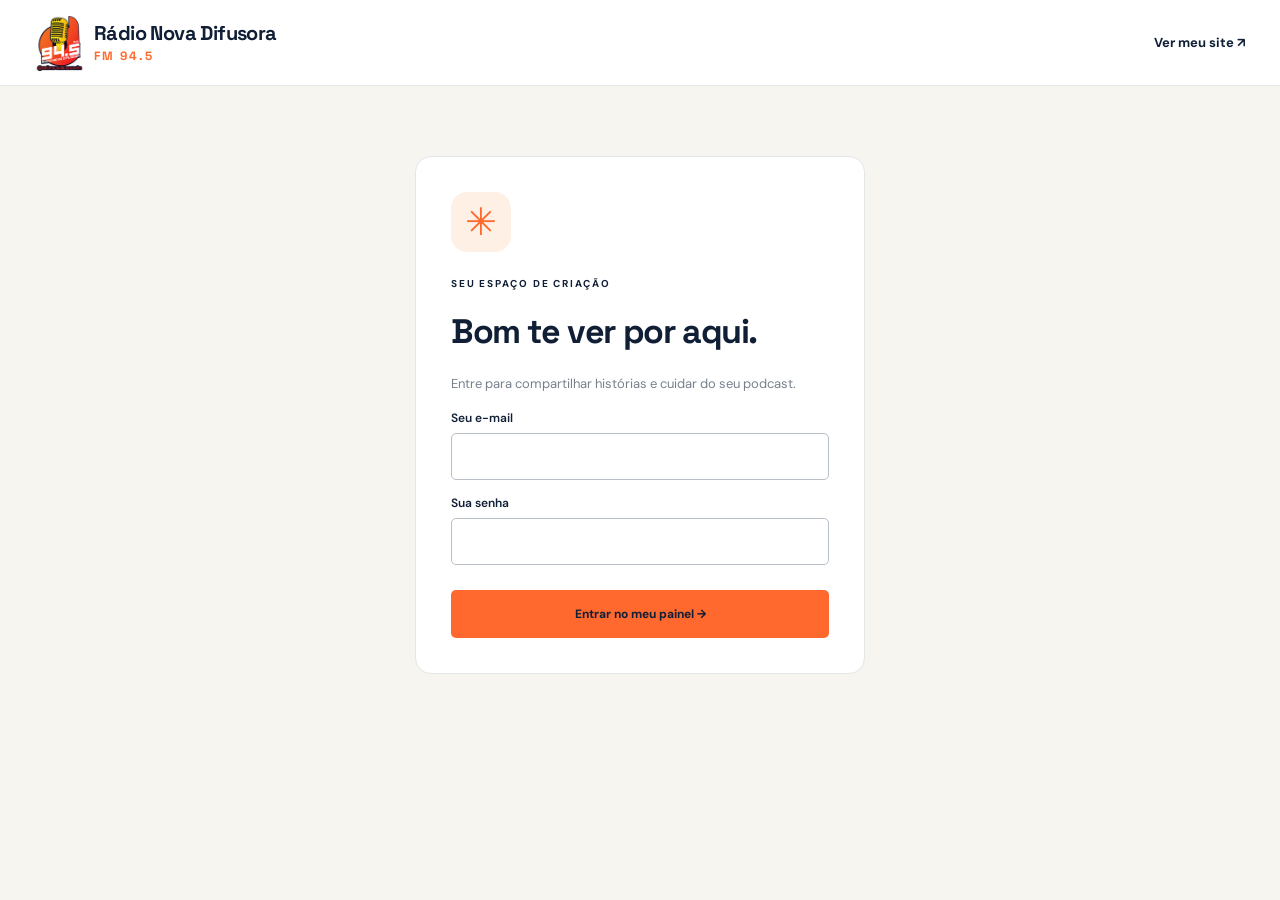
==== admin.html @ 82a3990e "Publicar site Rádio Nova Difusora FM 94.5" ====
<!doctype html><html lang="pt-BR"><head><meta charset="utf-8"><meta name="viewport" content="width=device-width,initial-scale=1"><meta name="robots" content="noindex,nofollow"><title>Seu podcast — Rádio Nova Difusora FM 94.5</title><link href="https://fonts.googleapis.com/css2?family=DM+Sans:wght@400;500;600;700&family=Space+Grotesk:wght@500;600;700&display=swap" rel="stylesheet"><link rel="stylesheet" href="style.css"><link rel="stylesheet" href="admin.css"></head><body><header class="app-header"><a class="brand" href="index.html"><img class="radio-logo" src="logo-radio.png" alt="Logotipo Rádio Nova Difusora FM 94.5"><span class="radio-name">Rádio Nova Difusora<span>FM 94.5</span></span></a><div><a href="index.html" class="site-link">Ver meu site ↗</a><button id="logout" class="quiet" hidden>Sair</button></div></header><main class="workspace"><section id="login" class="login-card"><span class="login-icon">✳</span><div class="eyebrow">Seu espaço de criação</div><h1>Bom te ver por aqui.</h1><p>Entre para compartilhar histórias e cuidar do seu podcast.</p><form id="loginForm"><label for="email">Seu e-mail</label><input id="email" type="email" required autocomplete="username"><label for="password">Sua senha</label><input id="password" type="password" required autocomplete="current-password"><button type="submit" class="btn">Entrar no meu painel →</button></form><p id="loginStatus" class="status" role="status"></p></section><section id="dashboard" hidden><div class="welcome"><div><div class="eyebrow">Nos bastidores</div><h1>Vamos colocar uma ideia no ar?</h1><p>Escolha o que você quer compartilhar. A gente te guia pelo caminho.</p></div><span class="welcome-art" aria-hidden="true">✳</span></div><div class="quick-actions"><button class="quick-card" data-new="posts"><span class="quick-icon orange">✎</span><span><strong>Escrever uma matéria</strong><small>Uma ideia, uma história, um novo olhar.</small></span><span>↗</span></button><button class="quick-card" data-new="episodes"><span class="quick-icon yellow">▶</span><span><strong>Adicionar um vídeo</strong><small>Cole o link do YouTube e dê o play.</small></span><span>↗</span></button></div><section class="library"><div class="library-title"><div><h2>Seu conteúdo</h2><p>Veja o que está no ar e organize tudo por aqui.</p></div><button id="refresh" class="quiet">↻ Atualizar</button></div><div class="tab-bar" role="tablist" aria-label="Conteúdos"><button class="nav-tab active" data-tab="posts" role="tab" aria-selected="true">▤ Matérias</button><button class="nav-tab" data-tab="episodes" role="tab" aria-selected="false">▶ Vídeos</button><button class="nav-tab" data-tab="requests" role="tab" aria-selected="false">✉ Pedidos de aluguel</button><button class="nav-tab" data-tab="trash" role="tab" aria-selected="false">♲ Lixeira</button></div><div class="library-tools"><h3 id="listHeading">Matérias no ar</h3><label class="search-label"><span class="sr-only">Buscar nesta seção</span><input id="search" type="search" placeholder="Buscar pelo título…"></label></div><p id="status" role="status" class="status"></p><div id="list" class="content-grid"></div></section></section></main><dialog id="editorDialog" class="editor-dialog"><div class="dialog-top"><span class="eyebrow" id="editorEyebrow">Nova matéria</span><button class="icon-button" id="closeEditor" aria-label="Fechar editor">×</button></div><h2 id="editorHeading">Uma história começa aqui.</h2><p id="editorHint" class="subtle">Escreva no seu ritmo. Antes de publicar, confira como vai ficar.</p><form id="editorForm"><div class="editor-grid"><div><label for="title">Qual é o título?</label><input id="title" maxlength="150" required placeholder="Um título que dá vontade de ler"><label for="category">Sobre o que vamos falar?</label><select id="category"><option>Criatividade</option><option>Cultura</option><option>Conexões</option><option>Bastidores</option></select><div id="bodyField"><label for="body">Conte sua história</label><textarea id="body" maxlength="30000" required placeholder="Comece a escrever aqui…"></textarea><div class="writing-count" id="wordCount">0 palavras</div></div><div id="videoField" hidden><label for="video">Cole o link do YouTube</label><input id="video" type="url" placeholder="https://www.youtube.com/watch?v=…"><p class="note">Pode ser um vídeo, Short ou live. Ele precisa permitir reprodução em outros sites.</p></div></div><aside class="preview-side"><div id="coverField"><label for="cover">Imagem de capa <span class="optional">opcional</span></label><label class="upload-box" for="cover"><span>＋</span><strong>Escolher uma imagem</strong><small>Do seu computador · JPG, PNG ou WebP<br>Até 5 MB</small></label><input class="sr-only" id="cover" type="file" accept="image/jpeg,image/png,image/webp"><div class="file-info" id="fileInfo" hidden><span id="fileName"></span><button type="button" class="quiet" id="removeCover">Remover imagem</button></div><p id="coverStatus" class="status" role="status"></p></div><div class="preview-label">É assim que vai aparecer</div><article class="preview-card"><div id="previewImage" class="preview-image"><span>✳</span></div><div class="preview-copy"><span class="tag" id="previewCategory">Criatividade</span><h3 id="previewTitle">O título da sua próxima história</h3><p id="previewText">Um pedacinho do seu texto vai aparecer aqui.</p></div></article></aside></div><div class="publish-bar"><span id="publishHint">Ao publicar, a matéria ficará visível no seu site.</span><div><button type="button" id="cancelEditor" class="quiet">Cancelar</button><button type="submit" class="btn" id="publishButton">Publicar matéria ↗</button></div></div><p id="formStatus" class="status" role="status"></p></form></dialog><dialog id="confirmDialog" class="confirm-dialog"><span class="confirm-icon">♲</span><h2 id="confirmTitle">Tirar esta publicação do ar?</h2><p id="confirmText"></p><div class="confirm-actions"><button class="quiet" id="cancelAction">Cancelar</button><button class="btn" id="confirmAction">Mover para a lixeira</button></div><p id="actionStatus" role="status" class="status"></p></dialog><script src="config.js"></script><script src="store.js"></script><script src="admin.js"></script></body></html>
---- style.css ----
:root{--navy:#101f35;--orange:#ff692e;--yellow:#ffcb47;--cream:#f7f5ef;--gray:#69737e}*{box-sizing:border-box}html{scroll-behavior:smooth;scroll-padding-top:30px}body{margin:0;background:var(--cream);color:var(--navy);font-family:'DM Sans',sans-serif}h1,h2,h3,.brand{font-family:'Space Grotesk',sans-serif}a{color:inherit;text-decoration:none}button{font:inherit;cursor:pointer;color:inherit}button:focus-visible,a:focus-visible{outline:3px solid var(--orange);outline-offset:4px}.wrap{max-width:1250px;margin:auto;padding:0 40px}header{height:92px;border-bottom:1px solid #10203420;display:flex;align-items:center;justify-content:space-between}.brand{font-weight:700;font-size:29px;letter-spacing:-1.5px;display:flex;gap:8px;align-items:center}.mark{font-size:36px;letter-spacing:-4px;color:var(--orange)}nav{display:flex;align-items:center;gap:28px;font-size:12px;font-weight:600}.btn{display:inline-flex;align-items:center;justify-content:center;gap:22px;background:var(--orange);padding:15px 22px;border:1px solid transparent;border-radius:5px;font-size:12px;font-weight:700}.dark{background:var(--navy);color:white}.outline{background:transparent;border-color:#10203440}.hero{padding:63px 0;display:grid;grid-template-columns:1fr 1fr;gap:35px;align-items:center}.eyebrow{font-size:10px;letter-spacing:1.8px;text-transform:uppercase;font-weight:700}.dot{display:inline-block;width:7px;height:7px;border-radius:50%;background:var(--orange);margin-right:7px}h1{font-size:clamp(45px,4.9vw,68px);letter-spacing:-3.7px;line-height:1.04;margin:23px 0}h1 span{color:var(--orange)}.lead{font-size:14px;line-height:1.8;color:var(--gray);max-width:390px}.actions{display:flex;gap:10px;margin-top:25px}.tiny{font-size:10px;color:var(--gray);margin-top:23px}.hero-art{height:423px;position:relative;overflow:hidden;border-radius:10px;background:var(--navy)}.hero-art img{width:100%;height:100%;object-fit:cover;filter:brightness(.65)}.shade{position:absolute;inset:0;background:linear-gradient(0deg,#101f35f0,transparent 80%)}.art-tag{position:absolute;top:22px;left:22px;border:1px solid #ffffff65;border-radius:30px;padding:8px 12px;color:white;font-size:9px;letter-spacing:1px}.sticker{position:absolute;right:18px;top:25px;background:var(--yellow);padding:10px;font-size:9px;font-weight:700;border-radius:4px;transform:rotate(6deg)}.art-bottom{position:absolute;bottom:27px;left:28px;right:28px;color:white;display:flex;align-items:center;justify-content:space-between}.art-bottom h3{font-size:25px;margin:8px 0}.art-bottom p{font-size:10px;color:#b8c0ca}.wave{font-size:26px;color:var(--orange);letter-spacing:-3px}.play{width:55px;height:55px;border-radius:50%;background:var(--yellow);display:grid;place-items:center;font-size:19px}.ticker{background:var(--navy);color:white;padding:19px 0;overflow:hidden}.ticker .wrap{display:flex;justify-content:space-between;align-items:center;gap:25px;white-space:nowrap;font-family:'Space Grotesk';font-size:14px}.star{color:var(--yellow);font-size:25px}.section{padding:62px 0}.section-head{display:flex;justify-content:space-between;align-items:end;gap:20px;margin-bottom:27px}h2{font-size:35px;letter-spacing:-1.4px;line-height:1.15;margin:10px 0 0}.text-link{border:0;background:none;border-bottom:1px solid #101f3540;padding:7px 0;font-weight:700;font-size:12px}.filters{display:flex;gap:8px;margin:0 0 25px;flex-wrap:wrap}.chip{border:1px solid #10203425;background:none;padding:8px 16px;border-radius:30px;font-size:11px}.chip.active{background:var(--navy);color:white}.grid{display:grid;grid-template-columns:repeat(3,1fr);gap:24px}.card{background:none;border:0;text-align:left;width:100%;padding:0}.thumb{aspect-ratio:1.7;border-radius:7px;position:relative;overflow:hidden;background:var(--navy)}.thumb img{width:100%;height:100%;object-fit:cover;transition:transform .3s}.card:hover img{transform:scale(1.04)}.mini-play{position:absolute;bottom:12px;right:12px;background:var(--yellow);border-radius:50%;width:33px;height:33px;display:grid;place-items:center;font-size:11px}.tag{color:var(--orange);font-size:9px;letter-spacing:1px;text-transform:uppercase;font-weight:700;margin-top:17px}.card h3{font-size:20px;letter-spacing:-.5px;line-height:1.3;margin:8px 0}.meta{font-size:10px;color:var(--gray)}.card p{font-size:12px;line-height:1.7;color:var(--gray)}.studio{background:var(--navy);color:white;display:grid;grid-template-columns:1fr 1fr;border-radius:10px;overflow:hidden}.studio-image{position:relative;min-height:420px}.studio-image img{position:absolute;inset:0;width:100%;height:100%;object-fit:cover}.studio-copy{padding:45px}.studio .eyebrow{color:var(--yellow)}.studio h2{font-size:40px;margin:19px 0}.studio p{font-size:13px;line-height:1.8;color:#aab5c2}.features{display:grid;grid-template-columns:1fr 1fr;gap:18px;margin:25px 0 30px;font-size:11px}.features span::first-letter{color:var(--yellow)}.demo{position:absolute;top:12px;left:12px;background:#101f35bb;color:white;padding:5px 8px;font-size:8px;letter-spacing:.6px;border-radius:3px}.note{font-size:10px;color:var(--gray)}.contact{margin:0 0 60px;padding:34px 40px;display:flex;align-items:center;justify-content:space-between;gap:20px;background:var(--yellow);border-radius:8px}.contact h2{font-size:28px;margin:0}.contact p{font-size:12px;margin-bottom:0}footer{padding:32px 0 22px;border-top:1px solid #10203420}.foot-top{display:flex;align-items:center;justify-content:space-between;gap:20px}.foot-bottom{border-top:1px solid #10203415;margin-top:30px;padding-top:20px;display:flex;justify-content:space-between;gap:20px;font-size:10px;color:var(--gray)}.empty{padding:30px;background:#eae8e0;border-radius:7px;font-size:13px;grid-column:1/-1}dialog{border:0;border-radius:12px;background:var(--cream);color:var(--navy);padding:30px;max-width:740px;width:calc(100% - 30px);max-height:90vh}dialog::backdrop{background:#08172ac9;backdrop-filter:blur(5px)}.close{float:right;border:0;background:none;font-size:25px}.dialog-title{font-size:29px;margin:8px 0 20px}label{display:block;font-size:12px;font-weight:600;margin:15px 0 7px}input,textarea,select{width:100%;font:inherit;background:white;color:var(--navy);border:1px solid #b9c0c7;padding:12px;border-radius:5px}textarea{min-height:140px;resize:vertical}.row{display:grid;grid-template-columns:1fr 1fr;gap:14px}form .btn{margin-top:20px}.status{font-size:13px;line-height:1.7;margin-top:15px}.article-body{font-size:15px;line-height:1.9;white-space:pre-wrap}.player{width:100%;aspect-ratio:16/9;border:0}.tabs{display:flex;gap:6px;flex-wrap:wrap;margin-bottom:22px}.request{padding:15px 0;border-bottom:1px solid #ccc;font-size:13px;line-height:1.8}button:disabled{opacity:.6;cursor:wait}
@media(max-width:850px){nav{gap:16px}nav a:nth-child(3){display:none}h1{font-size:49px}.hero-art{height:390px}.studio-copy{padding:28px}.studio h2{font-size:32px}.features{grid-template-columns:1fr}.grid{gap:17px}}@media(max-width:620px){.wrap{padding:0 22px}header{height:76px}.brand{font-size:25px}nav a{display:none}nav .btn{padding:11px 14px;font-size:10px}.hero{grid-template-columns:1fr;padding:40px 0;gap:30px}h1{font-size:55px}.hero-art{height:365px}.hero .lead{max-width:100%}.ticker .wrap{justify-content:start}.grid{grid-template-columns:1fr}.card{margin-bottom:15px}.section{padding:42px 0}h2{font-size:29px}.section-head .text-link{max-width:100px;text-align:right}.studio{grid-template-columns:1fr}.studio-image{min-height:270px}.features{grid-template-columns:1fr 1fr}.contact{display:block;padding:28px;margin-bottom:40px}.contact .btn{margin-top:23px}.foot-top{flex-direction:column;align-items:start}.row{grid-template-columns:1fr}.actions .btn{padding:14px 15px;gap:12px}}

[hidden]{display:none!important}.admin-shell{max-width:1000px;margin:auto;padding:35px 24px}.panel{background:white;padding:25px;border:1px solid #10203420;border-radius:10px;margin:25px 0}.admin-item{display:flex;justify-content:space-between;align-items:center;gap:20px;padding:20px 0;border-bottom:1px solid #ddd}.admin-item h3{margin:0 0 7px}.admin-top{display:flex;justify-content:space-between;align-items:center;gap:20px}.login{max-width:450px;margin:70px auto}.error{color:#a32d16}
.brand{gap:10px;letter-spacing:-.6px}.radio-logo{height:68px;width:49px;object-fit:contain;border-radius:5px}.radio-name{font-size:20px;line-height:1.15;display:block}.radio-name>span{display:block;font-size:12px;letter-spacing:2px;color:var(--orange);margin-top:5px}.app-header .brand{min-width:0}@media(max-width:620px){.radio-name{font-size:15px}.radio-name>span{font-size:10px}.radio-logo{height:53px;width:38px}.app-header .site-link{font-size:10px}.app-header .quiet{padding:7px}.brand{gap:7px}nav .btn{padding:10px}}
---- admin.css ----
body{background:#f6f5f0}.app-header{height:86px;padding:0 max(28px,calc((100vw - 1210px)/2));background:#fff;border-bottom:1px solid #e5e7e7;display:flex;align-items:center;justify-content:space-between}.app-header>div{display:flex;align-items:center;gap:24px}.site-link{font-size:13px;font-weight:700}.quiet{border:0;background:none;padding:10px 13px;font-size:13px;font-weight:600;color:#637184;border-radius:6px}.quiet:hover{background:#eaeef1}.workspace{max-width:1210px;margin:auto;padding:45px 28px 70px}.welcome{display:flex;justify-content:space-between;align-items:center;padding:7px 0 30px}.welcome h1{font-size:40px;letter-spacing:-1.8px;line-height:1.15;margin:13px 0}.welcome p,.library-title p,.subtle{color:#727d87;font-size:14px;line-height:1.7}.welcome-art{font-size:100px;color:var(--orange);padding-right:40px;transform:rotate(12deg)}.quick-actions{display:grid;grid-template-columns:1fr 1fr;gap:22px;margin-bottom:42px}.quick-card{padding:25px;background:#fff;border:1px solid #e2e5e5;border-radius:12px;display:flex;align-items:center;gap:17px;text-align:left;transition:transform .18s,border-color .18s}.quick-card:hover{transform:translateY(-3px);border-color:var(--orange)}.quick-card>span:last-child{margin-left:auto;font-size:22px}.quick-icon{width:54px;height:54px;border-radius:13px;font-size:26px;display:grid;place-items:center;flex-shrink:0}.orange{background:#fff0e6;color:#d95420}.yellow{background:#fff4cc;color:#805d00}.quick-card strong{display:block;font-size:17px;margin-bottom:7px}.quick-card small{color:#77818c;font-size:12px}.library{background:white;border:1px solid #e4e7e7;border-radius:14px;padding:28px}.library-title{display:flex;justify-content:space-between;align-items:center}.library-title h2{font-size:25px;letter-spacing:-.8px;margin:0}.library-title p{font-size:12px;margin:8px 0 23px}.tab-bar{display:flex;border-bottom:1px solid #e7e8e8;gap:22px;overflow:auto}.nav-tab{border:0;border-bottom:3px solid transparent;background:none;padding:13px 2px 17px;white-space:nowrap;font-size:13px;color:#76808b}.nav-tab.active{color:var(--navy);border-bottom-color:var(--orange);font-weight:700}.library-tools{display:flex;align-items:center;justify-content:space-between;gap:20px;margin:24px 0}.library-tools h3{font-size:15px}.search-label{margin:0;width:260px}.search-label input{background:#f7f8f8;border-color:#e6e9e9;padding:10px 14px;font-size:12px}.content-grid{display:grid;grid-template-columns:repeat(3,minmax(0,1fr));gap:20px}.content-card{border:1px solid #e4e7e7;border-radius:10px;overflow:hidden;background:white}.content-image{height:155px;background:#f2eadd;display:grid;place-items:center;overflow:hidden}.content-image img{height:100%;width:100%;object-fit:cover}.content-image>span{font-size:58px;color:var(--orange)}.content-copy{padding:18px}.content-copy h3{font-size:18px;line-height:1.35;letter-spacing:-.4px;margin:10px 0}.content-copy p{font-size:12px;line-height:1.7;color:#7b8590;overflow-wrap:anywhere}.content-footer{display:flex;justify-content:space-between;align-items:center;border-top:1px solid #edf0f0;padding:12px 17px;font-size:10px;color:#7b8590}.remove-button{border:0;background:#fff3ee;color:#aa451e;border-radius:5px;font-size:11px;padding:8px 10px}.restore-button{border:0;background:#ecf6ee;color:#296845;border-radius:5px;font-size:11px;padding:8px 10px}.badge{display:inline-block;background:#edf6f0;color:#37774d;font-size:9px;padding:4px 7px;border-radius:4px}.badge.archived{background:#f0f1f3;color:#6d7580}.empty-state{grid-column:1/-1;text-align:center;padding:50px 20px 55px;background:#fafaf7;border:1px dashed #dde1de;border-radius:10px}.empty-state .empty-icon{font-size:42px;display:block;color:var(--orange)}.empty-state h3{font-size:20px;margin:17px 0 8px}.empty-state p{font-size:13px;color:#79828b;line-height:1.7}.empty-state .btn{margin-top:15px}.request-card{padding:22px;border:1px solid #e4e7e7;border-radius:10px}.request-card h3{font-size:18px}.request-card p{font-size:13px;line-height:1.7;overflow-wrap:anywhere}.request-card a{color:#ad421a;word-break:break-all}.request-date{font-size:12px;background:#fff1cf;padding:8px 10px;border-radius:5px;display:inline-block}.login-card{max-width:450px;background:white;margin:25px auto;padding:35px;border:1px solid #e3e6e6;border-radius:16px}.login-icon{display:grid;place-items:center;width:60px;height:60px;background:#fff0e6;color:var(--orange);font-size:38px;border-radius:16px;margin-bottom:25px}.login-card h1{font-size:34px;letter-spacing:-1.4px;line-height:1.1}.login-card p{font-size:13px;color:#77818c;line-height:1.7}.login-card .btn{width:100%;margin-top:25px}.editor-dialog{max-width:1040px;padding:30px 35px}.dialog-top{display:flex;align-items:center;justify-content:space-between}.icon-button{border:0;background:#eceeea;width:32px;height:32px;border-radius:50%;font-size:22px}.editor-dialog h2{font-size:30px;margin:15px 0 8px}.editor-dialog .subtle{margin-top:0}.editor-grid{display:grid;grid-template-columns:1.3fr 1fr;gap:35px}.editor-grid label{margin-top:20px}.editor-grid input,.editor-grid textarea,.editor-grid select{border-color:#dce1e2;font-size:14px;padding:13px;border-radius:7px}.editor-grid textarea{min-height:280px;line-height:1.8}.writing-count{font-size:11px;color:#7e8891;text-align:right;margin-top:7px}.preview-side{background:#f0f1eb;padding:0 22px 24px;border-radius:10px;margin-top:10px}.optional{font-weight:400;color:#89919a;font-size:11px;margin-left:7px}.upload-box{display:flex;flex-direction:column;align-items:center;justify-content:center;border:1px dashed #c2c9c6;background:#fafbf8;padding:22px 12px;cursor:pointer;border-radius:8px;gap:9px;text-align:center}.upload-box>span{font-size:24px;color:var(--orange)}.upload-box strong{font-size:12px}.upload-box small{font-size:10px;color:#8a9298;line-height:1.8}.upload-box:focus-within{outline:2px solid var(--orange)}.file-info{font-size:11px;margin-top:10px;word-break:break-all}.preview-label{font-size:10px;letter-spacing:1px;text-transform:uppercase;color:#7d888b;margin:25px 0 12px}.preview-card{border-radius:8px;overflow:hidden;background:white;border:1px solid #e1e5e1}.preview-image{aspect-ratio:1.7;background:#ede5d7;display:grid;place-items:center}.preview-image>span{font-size:55px;color:var(--orange)}.preview-image img{width:100%;height:100%;aspect-ratio:1.7;object-fit:cover}.preview-copy{padding:0 18px 18px}.preview-copy h3{font-size:18px;line-height:1.4;overflow-wrap:anywhere}.preview-copy p{font-size:12px;color:#7c8790;line-height:1.6;overflow-wrap:anywhere}.publish-bar{border-top:1px solid #e0e4e1;margin-top:28px;padding-top:22px;display:flex;justify-content:space-between;align-items:center;gap:20px}.publish-bar>span{font-size:11px;color:#7d8790}.publish-bar>div{display:flex;gap:10px;align-items:center}.confirm-dialog{max-width:470px;text-align:center;padding:35px}.confirm-icon{font-size:45px;color:var(--orange)}.confirm-dialog h2{font-size:27px}.confirm-dialog p{color:#7c8690;font-size:14px;line-height:1.7;overflow-wrap:anywhere}.confirm-actions{display:flex;justify-content:center;gap:14px;margin-top:24px}.status:empty{display:none}.status{color:#315b4a}.status.error{color:#a43a20}.sr-only{position:absolute;width:1px;height:1px;padding:0;margin:-1px;overflow:hidden;clip:rect(0,0,0,0);white-space:nowrap;border:0}input:focus,textarea:focus,select:focus{outline:2px solid #ff692e70;outline-offset:2px}.preview-side:has(#cover:focus-visible) .upload-box{outline:2px solid var(--orange)}
@media(max-width:850px){.content-grid{grid-template-columns:1fr 1fr}.welcome h1{font-size:33px}.welcome-art{font-size:75px}.quick-card{padding:20px}.quick-card small{font-size:11px}.editor-grid{gap:20px}.editor-dialog{padding:25px}}@media(max-width:600px){.app-header{padding:0 20px;height:74px}.app-header .brand{font-size:23px}.app-header>div{gap:5px}.site-link{font-size:11px}.workspace{padding:30px 17px}.welcome h1{font-size:30px}.welcome-art{display:none}.welcome p{font-size:13px}.quick-actions{grid-template-columns:1fr;gap:12px;margin-bottom:28px}.quick-card{padding:18px}.library{padding:20px 15px}.tab-bar{gap:20px}.library-tools{align-items:start;flex-direction:column;gap:4px}.search-label{width:100%}.content-grid{grid-template-columns:1fr}.content-image{height:185px}.editor-grid{grid-template-columns:1fr}.preview-side{padding-bottom:20px}.editor-dialog{padding:23px 18px}.editor-dialog h2{font-size:26px}.publish-bar{align-items:start;flex-direction:column}.publish-bar>div{width:100%;justify-content:space-between}.login-card{margin:10px 0;padding:27px}.confirm-dialog{padding:28px 20px}.confirm-actions{gap:5px}}
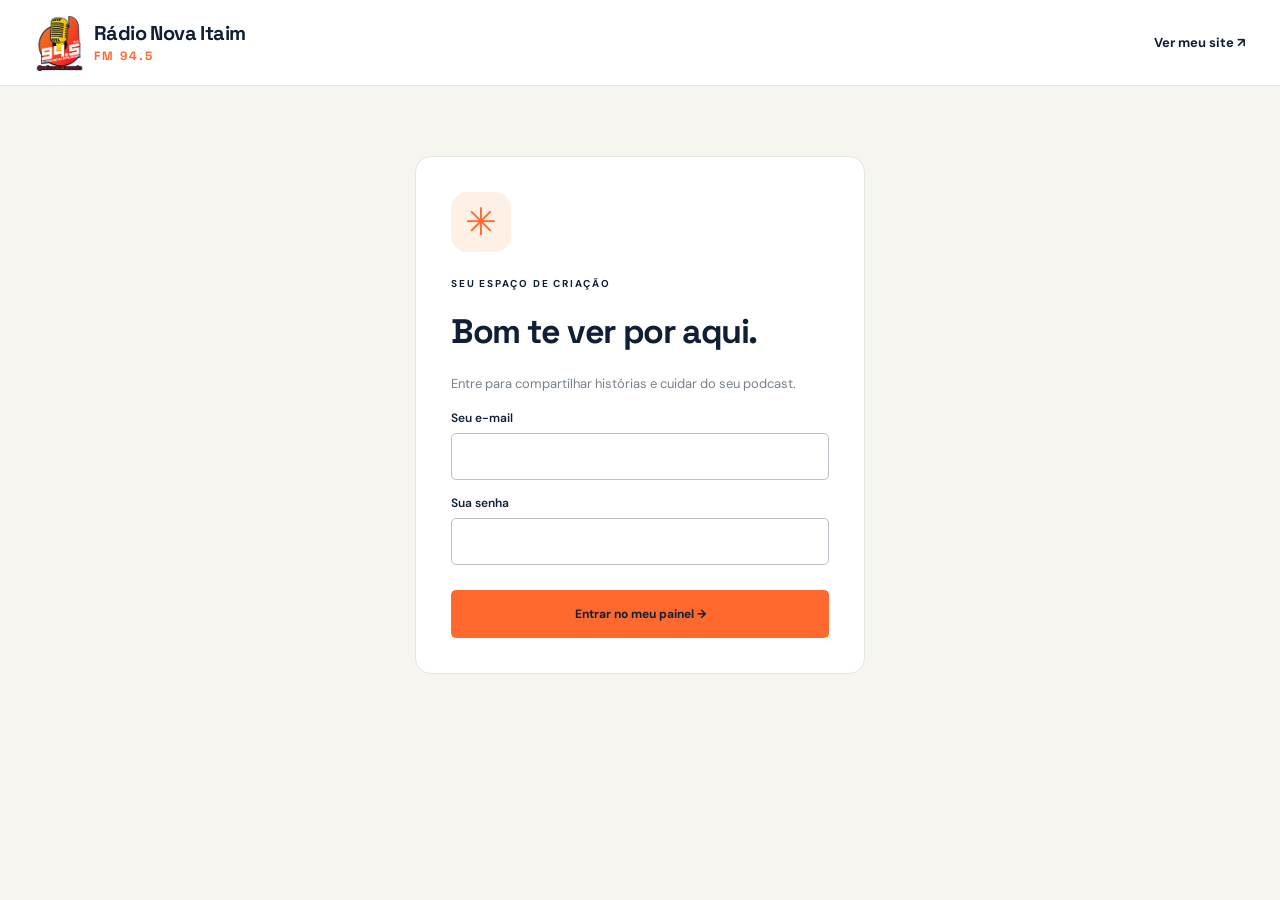
==== commit 3addfac9: "Atualizar nome para Rádio Nova Itaim" ====
--- a/admin.html
+++ b/admin.html
@@ -1,2 +1,3 @@
-<!doctype html><html lang="pt-BR"><head><meta charset="utf-8"><meta name="viewport" content="width=device-width,initial-scale=1"><meta name="robots" content="noindex,nofollow"><title>Seu podcast — Rádio Nova Difusora FM 94.5</title><link href="https://fonts.googleapis.com/css2?family=DM+Sans:wght@400;500;600;700&family=Space+Grotesk:wght@500;600;700&display=swap" rel="stylesheet"><link rel="stylesheet" href="style.css"><link rel="stylesheet" href="admin.css"></head><body><header class="app-header"><a class="brand" href="index.html"><img class="radio-logo" src="logo-radio.png" alt="Logotipo Rádio Nova Difusora FM 94.5"><span class="radio-name">Rádio Nova Difusora<span>FM 94.5</span></span></a><div><a href="index.html" class="site-link">Ver meu site ↗</a><button id="logout" class="quiet" hidden>Sair</button></div></header><main class="workspace"><section id="login" class="login-card"><span class="login-icon">✳</span><div class="eyebrow">Seu espaço de criação</div><h1>Bom te ver por aqui.</h1><p>Entre para compartilhar histórias e cuidar do seu podcast.</p><form id="loginForm"><label for="email">Seu e-mail</label><input id="email" type="email" required autocomplete="username"><label for="password">Sua senha</label><input id="password" type="password" required autocomplete="current-password"><button type="submit" class="btn">Entrar no meu painel →</button></form><p id="loginStatus" class="status" role="status"></p></section><section id="dashboard" hidden><div class="welcome"><div><div class="eyebrow">Nos bastidores</div><h1>Vamos colocar uma ideia no ar?</h1><p>Escolha o que você quer compartilhar. A gente te guia pelo caminho.</p></div><span class="welcome-art" aria-hidden="true">✳</span></div><div class="quick-actions"><button class="quick-card" data-new="posts"><span class="quick-icon orange">✎</span><span><strong>Escrever uma matéria</strong><small>Uma ideia, uma história, um novo olhar.</small></span><span>↗</span></button><button class="quick-card" data-new="episodes"><span class="quick-icon yellow">▶</span><span><strong>Adicionar um vídeo</strong><small>Cole o link do YouTube e dê o play.</small></span><span>↗</span></button></div><section class="library"><div class="library-title"><div><h2>Seu conteúdo</h2><p>Veja o que está no ar e organize tudo por aqui.</p></div><button id="refresh" class="quiet">↻ Atualizar</button></div><div class="tab-bar" role="tablist" aria-label="Conteúdos"><button class="nav-tab active" data-tab="posts" role="tab" aria-selected="true">▤ Matérias</button><button class="nav-tab" data-tab="episodes" role="tab" aria-selected="false">▶ Vídeos</button><button class="nav-tab" data-tab="requests" role="tab" aria-selected="false">✉ Pedidos de aluguel</button><button class="nav-tab" data-tab="trash" role="tab" aria-selected="false">♲ Lixeira</button></div><div class="library-tools"><h3 id="listHeading">Matérias no ar</h3><label class="search-label"><span class="sr-only">Buscar nesta seção</span><input id="search" type="search" placeholder="Buscar pelo título…"></label></div><p id="status" role="status" class="status"></p><div id="list" class="content-grid"></div></section></section></main><dialog id="editorDialog" class="editor-dialog"><div class="dialog-top"><span class="eyebrow" id="editorEyebrow">Nova matéria</span><button class="icon-button" id="closeEditor" aria-label="Fechar editor">×</button></div><h2 id="editorHeading">Uma história começa aqui.</h2><p id="editorHint" class="subtle">Escreva no seu ritmo. Antes de publicar, confira como vai ficar.</p><form id="editorForm"><div class="editor-grid"><div><label for="title">Qual é o título?</label><input id="title" maxlength="150" required placeholder="Um título que dá vontade de ler"><label for="category">Sobre o que vamos falar?</label><select id="category"><option>Criatividade</option><option>Cultura</option><option>Conexões</option><option>Bastidores</option></select><div id="bodyField"><label for="body">Conte sua história</label><textarea id="body" maxlength="30000" required placeholder="Comece a escrever aqui…"></textarea><div class="writing-count" id="wordCount">0 palavras</div></div><div id="videoField" hidden><label for="video">Cole o link do YouTube</label><input id="video" type="url" placeholder="https://www.youtube.com/watch?v=…"><p class="note">Pode ser um vídeo, Short ou live. Ele precisa permitir reprodução em outros sites.</p></div></div><aside class="preview-side"><div id="coverField"><label for="cover">Imagem de capa <span class="optional">opcional</span></label><label class="upload-box" for="cover"><span>＋</span><strong>Escolher uma imagem</strong><small>Do seu computador · JPG, PNG ou WebP<br>Até 5 MB</small></label><input class="sr-only" id="cover" type="file" accept="image/jpeg,image/png,image/webp"><div class="file-info" id="fileInfo" hidden><span id="fileName"></span><button type="button" class="quiet" id="removeCover">Remover imagem</button></div><p id="coverStatus" class="status" role="status"></p></div><div class="preview-label">É assim que vai aparecer</div><article class="preview-card"><div id="previewImage" class="preview-image"><span>✳</span></div><div class="preview-copy"><span class="tag" id="previewCategory">Criatividade</span><h3 id="previewTitle">O título da sua próxima história</h3><p id="previewText">Um pedacinho do seu texto vai aparecer aqui.</p></div></article></aside></div><div class="publish-bar"><span id="publishHint">Ao publicar, a matéria ficará visível no seu site.</span><div><button type="button" id="cancelEditor" class="quiet">Cancelar</button><button type="submit" class="btn" id="publishButton">Publicar matéria ↗</button></div></div><p id="formStatus" class="status" role="status"></p></form></dialog><dialog id="confirmDialog" class="confirm-dialog"><span class="confirm-icon">♲</span><h2 id="confirmTitle">Tirar esta publicação do ar?</h2><p id="confirmText"></p><div class="confirm-actions"><button class="quiet" id="cancelAction">Cancelar</button><button class="btn" id="confirmAction">Mover para a lixeira</button></div><p id="actionStatus" role="status" class="status"></p></dialog><script src="config.js"></script><script src="store.js"></script><script src="admin.js"></script></body></html>
+<!doctype html><html lang="pt-BR"><head><meta charset="utf-8"><meta name="viewport" content="width=device-width,initial-scale=1"><meta name="robots" content="noindex,nofollow"><title>Seu podcast — Rádio Nova Itaim FM 94.5</title><link href="https://fonts.googleapis.com/css2?family=DM+Sans:wght@400;500;600;700&family=Space+Grotesk:wght@500;600;700&display=swap" rel="stylesheet"><link rel="stylesheet" href="style.css"><link rel="stylesheet" href="admin.css"></head><body><header class="app-header"><a class="brand" href="index.html"><img class="radio-logo" src="logo-radio.png" alt="Logotipo Rádio Nova Itaim FM 94.5"><span class="radio-name">Rádio Nova Itaim<span>FM 94.5</span></span></a><div><a href="index.html" class="site-link">Ver meu site ↗</a><button id="logout" class="quiet" hidden>Sair</button></div></header><main class="workspace"><section id="login" class="login-card"><span class="login-icon">✳</span><div class="eyebrow">Seu espaço de criação</div><h1>Bom te ver por aqui.</h1><p>Entre para compartilhar histórias e cuidar do seu podcast.</p><form id="loginForm"><label for="email">Seu e-mail</label><input id="email" type="email" required autocomplete="username"><label for="password">Sua senha</label><input id="password" type="password" required autocomplete="current-password"><button type="submit" class="btn">Entrar no meu painel →</button></form><p id="loginStatus" class="status" role="status"></p></section><section id="dashboard" hidden><div class="welcome"><div><div class="eyebrow">Nos bastidores</div><h1>Vamos colocar uma ideia no ar?</h1><p>Escolha o que você quer compartilhar. A gente te guia pelo caminho.</p></div><span class="welcome-art" aria-hidden="true">✳</span></div><div class="quick-actions"><button class="quick-card" data-new="posts"><span class="quick-icon orange">✎</span><span><strong>Escrever uma matéria</strong><small>Uma ideia, uma história, um novo olhar.</small></span><span>↗</span></button><button class="quick-card" data-new="episodes"><span class="quick-icon yellow">▶</span><span><strong>Adicionar um vídeo</strong><small>Cole o link do YouTube e dê o play.</small></span><span>↗</span></button></div><section class="library"><div class="library-title"><div><h2>Seu conteúdo</h2><p>Veja o que está no ar e organize tudo por aqui.</p></div><button id="refresh" class="quiet">↻ Atualizar</button></div><div class="tab-bar" role="tablist" aria-label="Conteúdos"><button class="nav-tab active" data-tab="posts" role="tab" aria-selected="true">▤ Matérias</button><button class="nav-tab" data-tab="episodes" role="tab" aria-selected="false">▶ Vídeos</button><button class="nav-tab" data-tab="requests" role="tab" aria-selected="false">✉ Pedidos de aluguel</button><button class="nav-tab" data-tab="trash" role="tab" aria-selected="false">♲ Lixeira</button></div><div class="library-tools"><h3 id="listHeading">Matérias no ar</h3><label class="search-label"><span class="sr-only">Buscar nesta seção</span><input id="search" type="search" placeholder="Buscar pelo título…"></label></div><p id="status" role="status" class="status"></p><div id="list" class="content-grid"></div></section></section></main><dialog id="editorDialog" class="editor-dialog"><div class="dialog-top"><span class="eyebrow" id="editorEyebrow">Nova matéria</span><button class="icon-button" id="closeEditor" aria-label="Fechar editor">×</button></div><h2 id="editorHeading">Uma história começa aqui.</h2><p id="editorHint" class="subtle">Escreva no seu ritmo. Antes de publicar, confira como vai ficar.</p><form id="editorForm"><div class="editor-grid"><div><label for="title">Qual é o título?</label><input id="title" maxlength="150" required placeholder="Um título que dá vontade de ler"><label for="category">Sobre o que vamos falar?</label><select id="category"><option>Criatividade</option><option>Cultura</option><option>Conexões</option><option>Bastidores</option></select><div id="bodyField"><label for="body">Conte sua história</label><textarea id="body" maxlength="30000" required placeholder="Comece a escrever aqui…"></textarea><div class="writing-count" id="wordCount">0 palavras</div></div><div id="videoField" hidden><label for="video">Cole o link do YouTube</label><input id="video" type="url" placeholder="https://www.youtube.com/watch?v=…"><p class="note">Pode ser um vídeo, Short ou live. Ele precisa permitir reprodução em outros sites.</p></div></div><aside class="preview-side"><div id="coverField"><label for="cover">Imagem de capa <span class="optional">opcional</span></label><label class="upload-box" for="cover"><span>＋</span><strong>Escolher uma imagem</strong><small>Do seu computador · JPG, PNG ou WebP<br>Até 5 MB</small></label><input class="sr-only" id="cover" type="file" accept="image/jpeg,image/png,image/webp"><div class="file-info" id="fileInfo" hidden><span id="fileName"></span><button type="button" class="quiet" id="removeCover">Remover imagem</button></div><p id="coverStatus" class="status" role="status"></p></div><div class="preview-label">É assim que vai aparecer</div><article class="preview-card"><div id="previewImage" class="preview-image"><span>✳</span></div><div class="preview-copy"><span class="tag" id="previewCategory">Criatividade</span><h3 id="previewTitle">O título da sua próxima história</h3><p id="previewText">Um pedacinho do seu texto vai aparecer aqui.</p></div></article></aside></div><div class="publish-bar"><span id="publishHint">Ao publicar, a matéria ficará visível no seu site.</span><div><button type="button" id="cancelEditor" class="quiet">Cancelar</button><button type="submit" class="btn" id="publishButton">Publicar matéria ↗</button></div></div><p id="formStatus" class="status" role="status"></p></form></dialog><dialog id="confirmDialog" class="confirm-dialog"><span class="confirm-icon">♲</span><h2 id="confirmTitle">Tirar esta publicação do ar?</h2><p id="confirmText"></p><div class="confirm-actions"><button class="quiet" id="cancelAction">Cancelar</button><button class="btn" id="confirmAction">Mover para a lixeira</button></div><p id="actionStatus" role="status" class="status"></p></dialog><script src="config.js"></script><script src="store.js"></script><script src="admin.js"></script></body></html>
 
+
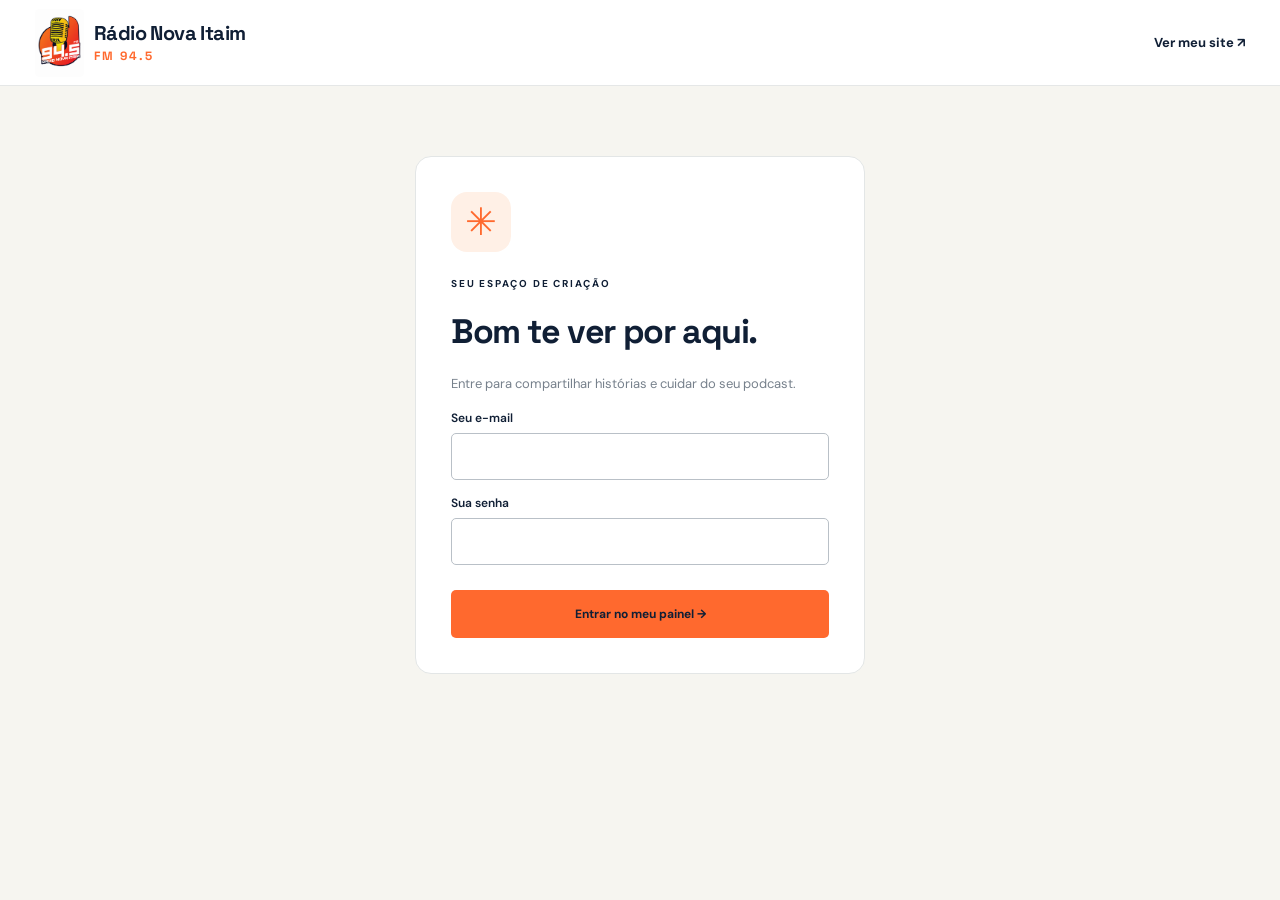
==== commit 9f770b0a: "Atualizar logotipo Rádio Nova Itaim FM 94.5" ====
--- a/admin.html
+++ b/admin.html
@@ -1,3 +1,4 @@
-<!doctype html><html lang="pt-BR"><head><meta charset="utf-8"><meta name="viewport" content="width=device-width,initial-scale=1"><meta name="robots" content="noindex,nofollow"><title>Seu podcast — Rádio Nova Itaim FM 94.5</title><link href="https://fonts.googleapis.com/css2?family=DM+Sans:wght@400;500;600;700&family=Space+Grotesk:wght@500;600;700&display=swap" rel="stylesheet"><link rel="stylesheet" href="style.css"><link rel="stylesheet" href="admin.css"></head><body><header class="app-header"><a class="brand" href="index.html"><img class="radio-logo" src="logo-radio.png" alt="Logotipo Rádio Nova Itaim FM 94.5"><span class="radio-name">Rádio Nova Itaim<span>FM 94.5</span></span></a><div><a href="index.html" class="site-link">Ver meu site ↗</a><button id="logout" class="quiet" hidden>Sair</button></div></header><main class="workspace"><section id="login" class="login-card"><span class="login-icon">✳</span><div class="eyebrow">Seu espaço de criação</div><h1>Bom te ver por aqui.</h1><p>Entre para compartilhar histórias e cuidar do seu podcast.</p><form id="loginForm"><label for="email">Seu e-mail</label><input id="email" type="email" required autocomplete="username"><label for="password">Sua senha</label><input id="password" type="password" required autocomplete="current-password"><button type="submit" class="btn">Entrar no meu painel →</button></form><p id="loginStatus" class="status" role="status"></p></section><section id="dashboard" hidden><div class="welcome"><div><div class="eyebrow">Nos bastidores</div><h1>Vamos colocar uma ideia no ar?</h1><p>Escolha o que você quer compartilhar. A gente te guia pelo caminho.</p></div><span class="welcome-art" aria-hidden="true">✳</span></div><div class="quick-actions"><button class="quick-card" data-new="posts"><span class="quick-icon orange">✎</span><span><strong>Escrever uma matéria</strong><small>Uma ideia, uma história, um novo olhar.</small></span><span>↗</span></button><button class="quick-card" data-new="episodes"><span class="quick-icon yellow">▶</span><span><strong>Adicionar um vídeo</strong><small>Cole o link do YouTube e dê o play.</small></span><span>↗</span></button></div><section class="library"><div class="library-title"><div><h2>Seu conteúdo</h2><p>Veja o que está no ar e organize tudo por aqui.</p></div><button id="refresh" class="quiet">↻ Atualizar</button></div><div class="tab-bar" role="tablist" aria-label="Conteúdos"><button class="nav-tab active" data-tab="posts" role="tab" aria-selected="true">▤ Matérias</button><button class="nav-tab" data-tab="episodes" role="tab" aria-selected="false">▶ Vídeos</button><button class="nav-tab" data-tab="requests" role="tab" aria-selected="false">✉ Pedidos de aluguel</button><button class="nav-tab" data-tab="trash" role="tab" aria-selected="false">♲ Lixeira</button></div><div class="library-tools"><h3 id="listHeading">Matérias no ar</h3><label class="search-label"><span class="sr-only">Buscar nesta seção</span><input id="search" type="search" placeholder="Buscar pelo título…"></label></div><p id="status" role="status" class="status"></p><div id="list" class="content-grid"></div></section></section></main><dialog id="editorDialog" class="editor-dialog"><div class="dialog-top"><span class="eyebrow" id="editorEyebrow">Nova matéria</span><button class="icon-button" id="closeEditor" aria-label="Fechar editor">×</button></div><h2 id="editorHeading">Uma história começa aqui.</h2><p id="editorHint" class="subtle">Escreva no seu ritmo. Antes de publicar, confira como vai ficar.</p><form id="editorForm"><div class="editor-grid"><div><label for="title">Qual é o título?</label><input id="title" maxlength="150" required placeholder="Um título que dá vontade de ler"><label for="category">Sobre o que vamos falar?</label><select id="category"><option>Criatividade</option><option>Cultura</option><option>Conexões</option><option>Bastidores</option></select><div id="bodyField"><label for="body">Conte sua história</label><textarea id="body" maxlength="30000" required placeholder="Comece a escrever aqui…"></textarea><div class="writing-count" id="wordCount">0 palavras</div></div><div id="videoField" hidden><label for="video">Cole o link do YouTube</label><input id="video" type="url" placeholder="https://www.youtube.com/watch?v=…"><p class="note">Pode ser um vídeo, Short ou live. Ele precisa permitir reprodução em outros sites.</p></div></div><aside class="preview-side"><div id="coverField"><label for="cover">Imagem de capa <span class="optional">opcional</span></label><label class="upload-box" for="cover"><span>＋</span><strong>Escolher uma imagem</strong><small>Do seu computador · JPG, PNG ou WebP<br>Até 5 MB</small></label><input class="sr-only" id="cover" type="file" accept="image/jpeg,image/png,image/webp"><div class="file-info" id="fileInfo" hidden><span id="fileName"></span><button type="button" class="quiet" id="removeCover">Remover imagem</button></div><p id="coverStatus" class="status" role="status"></p></div><div class="preview-label">É assim que vai aparecer</div><article class="preview-card"><div id="previewImage" class="preview-image"><span>✳</span></div><div class="preview-copy"><span class="tag" id="previewCategory">Criatividade</span><h3 id="previewTitle">O título da sua próxima história</h3><p id="previewText">Um pedacinho do seu texto vai aparecer aqui.</p></div></article></aside></div><div class="publish-bar"><span id="publishHint">Ao publicar, a matéria ficará visível no seu site.</span><div><button type="button" id="cancelEditor" class="quiet">Cancelar</button><button type="submit" class="btn" id="publishButton">Publicar matéria ↗</button></div></div><p id="formStatus" class="status" role="status"></p></form></dialog><dialog id="confirmDialog" class="confirm-dialog"><span class="confirm-icon">♲</span><h2 id="confirmTitle">Tirar esta publicação do ar?</h2><p id="confirmText"></p><div class="confirm-actions"><button class="quiet" id="cancelAction">Cancelar</button><button class="btn" id="confirmAction">Mover para a lixeira</button></div><p id="actionStatus" role="status" class="status"></p></dialog><script src="config.js"></script><script src="store.js"></script><script src="admin.js"></script></body></html>
+<!doctype html><html lang="pt-BR"><head><meta charset="utf-8"><meta name="viewport" content="width=device-width,initial-scale=1"><meta name="robots" content="noindex,nofollow"><title>Seu podcast — Rádio Nova Itaim FM 94.5</title><link href="https://fonts.googleapis.com/css2?family=DM+Sans:wght@400;500;600;700&family=Space+Grotesk:wght@500;600;700&display=swap" rel="stylesheet"><link rel="stylesheet" href="style.css"><link rel="stylesheet" href="admin.css"></head><body><header class="app-header"><a class="brand" href="index.html"><img class="radio-logo" src="logo-radio-itaim.png" alt="Logotipo Rádio Nova Itaim FM 94.5"><span class="radio-name">Rádio Nova Itaim<span>FM 94.5</span></span></a><div><a href="index.html" class="site-link">Ver meu site ↗</a><button id="logout" class="quiet" hidden>Sair</button></div></header><main class="workspace"><section id="login" class="login-card"><span class="login-icon">✳</span><div class="eyebrow">Seu espaço de criação</div><h1>Bom te ver por aqui.</h1><p>Entre para compartilhar histórias e cuidar do seu podcast.</p><form id="loginForm"><label for="email">Seu e-mail</label><input id="email" type="email" required autocomplete="username"><label for="password">Sua senha</label><input id="password" type="password" required autocomplete="current-password"><button type="submit" class="btn">Entrar no meu painel →</button></form><p id="loginStatus" class="status" role="status"></p></section><section id="dashboard" hidden><div class="welcome"><div><div class="eyebrow">Nos bastidores</div><h1>Vamos colocar uma ideia no ar?</h1><p>Escolha o que você quer compartilhar. A gente te guia pelo caminho.</p></div><span class="welcome-art" aria-hidden="true">✳</span></div><div class="quick-actions"><button class="quick-card" data-new="posts"><span class="quick-icon orange">✎</span><span><strong>Escrever uma matéria</strong><small>Uma ideia, uma história, um novo olhar.</small></span><span>↗</span></button><button class="quick-card" data-new="episodes"><span class="quick-icon yellow">▶</span><span><strong>Adicionar um vídeo</strong><small>Cole o link do YouTube e dê o play.</small></span><span>↗</span></button></div><section class="library"><div class="library-title"><div><h2>Seu conteúdo</h2><p>Veja o que está no ar e organize tudo por aqui.</p></div><button id="refresh" class="quiet">↻ Atualizar</button></div><div class="tab-bar" role="tablist" aria-label="Conteúdos"><button class="nav-tab active" data-tab="posts" role="tab" aria-selected="true">▤ Matérias</button><button class="nav-tab" data-tab="episodes" role="tab" aria-selected="false">▶ Vídeos</button><button class="nav-tab" data-tab="requests" role="tab" aria-selected="false">✉ Pedidos de aluguel</button><button class="nav-tab" data-tab="trash" role="tab" aria-selected="false">♲ Lixeira</button></div><div class="library-tools"><h3 id="listHeading">Matérias no ar</h3><label class="search-label"><span class="sr-only">Buscar nesta seção</span><input id="search" type="search" placeholder="Buscar pelo título…"></label></div><p id="status" role="status" class="status"></p><div id="list" class="content-grid"></div></section></section></main><dialog id="editorDialog" class="editor-dialog"><div class="dialog-top"><span class="eyebrow" id="editorEyebrow">Nova matéria</span><button class="icon-button" id="closeEditor" aria-label="Fechar editor">×</button></div><h2 id="editorHeading">Uma história começa aqui.</h2><p id="editorHint" class="subtle">Escreva no seu ritmo. Antes de publicar, confira como vai ficar.</p><form id="editorForm"><div class="editor-grid"><div><label for="title">Qual é o título?</label><input id="title" maxlength="150" required placeholder="Um título que dá vontade de ler"><label for="category">Sobre o que vamos falar?</label><select id="category"><option>Criatividade</option><option>Cultura</option><option>Conexões</option><option>Bastidores</option></select><div id="bodyField"><label for="body">Conte sua história</label><textarea id="body" maxlength="30000" required placeholder="Comece a escrever aqui…"></textarea><div class="writing-count" id="wordCount">0 palavras</div></div><div id="videoField" hidden><label for="video">Cole o link do YouTube</label><input id="video" type="url" placeholder="https://www.youtube.com/watch?v=…"><p class="note">Pode ser um vídeo, Short ou live. Ele precisa permitir reprodução em outros sites.</p></div></div><aside class="preview-side"><div id="coverField"><label for="cover">Imagem de capa <span class="optional">opcional</span></label><label class="upload-box" for="cover"><span>＋</span><strong>Escolher uma imagem</strong><small>Do seu computador · JPG, PNG ou WebP<br>Até 5 MB</small></label><input class="sr-only" id="cover" type="file" accept="image/jpeg,image/png,image/webp"><div class="file-info" id="fileInfo" hidden><span id="fileName"></span><button type="button" class="quiet" id="removeCover">Remover imagem</button></div><p id="coverStatus" class="status" role="status"></p></div><div class="preview-label">É assim que vai aparecer</div><article class="preview-card"><div id="previewImage" class="preview-image"><span>✳</span></div><div class="preview-copy"><span class="tag" id="previewCategory">Criatividade</span><h3 id="previewTitle">O título da sua próxima história</h3><p id="previewText">Um pedacinho do seu texto vai aparecer aqui.</p></div></article></aside></div><div class="publish-bar"><span id="publishHint">Ao publicar, a matéria ficará visível no seu site.</span><div><button type="button" id="cancelEditor" class="quiet">Cancelar</button><button type="submit" class="btn" id="publishButton">Publicar matéria ↗</button></div></div><p id="formStatus" class="status" role="status"></p></form></dialog><dialog id="confirmDialog" class="confirm-dialog"><span class="confirm-icon">♲</span><h2 id="confirmTitle">Tirar esta publicação do ar?</h2><p id="confirmText"></p><div class="confirm-actions"><button class="quiet" id="cancelAction">Cancelar</button><button class="btn" id="confirmAction">Mover para a lixeira</button></div><p id="actionStatus" role="status" class="status"></p></dialog><script src="config.js"></script><script src="store.js"></script><script src="admin.js"></script></body></html>
 
 
+
